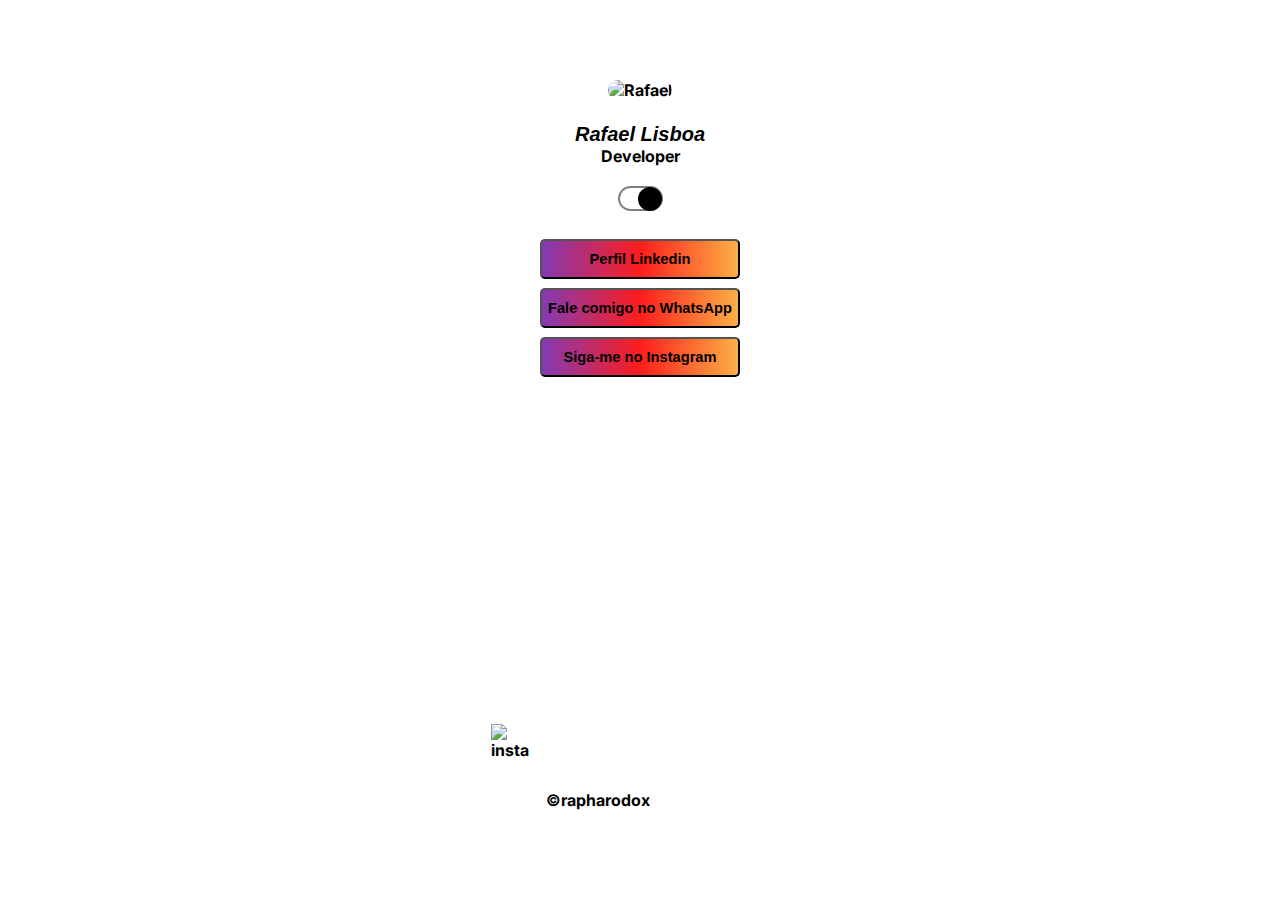
==== index.html @ efc79500 "alteracao de pasta" ====
<!DOCTYPE html>
<html lang="pt-br" class="light">
<head>
    <link rel="preconnect" href="https://fonts.googleapis.com">
<link rel="preconnect" href="https://fonts.gstatic.com" crossorigin>
<link href="https://fonts.googleapis.com/css2?family=Inter&display=swap" rel="stylesheet">
    <meta charset="UTF-8">
    <meta name="viewport" content="width=device-width, initial-scale=1.0">
    <title>Rafael - Perfil</title>
    <link rel="stylesheet" href="style.css">
</head>
<body id="corpo">
    <div id="container">
    <div id="profile">
        <img src="./assets/Rafael.png" alt="Rafael">
        <p><br>Rafael Lisboa<br></p>
        <p1 id="sub">Developer</p1>
        
        <br><br>
        <input type="checkbox" id="switch"
                    class="checkbox"  onclick="clicar()"/>
        <label for="switch" class="toggle"> </label>
        <p></div>
</div>

<div>
    <ul>
        <li id="one">
            <input id="but" type="button" value="Perfil Linkedin" onclick="clique()">
            </li>
        <li id="two">
            <input id="but2" type="button" value="Fale comigo no WhatsApp" onclick="clique2()">
             </li>
        <li id="tree">
            <input id="but3" type="button" value="Siga-me no Instagram" onclick="clique3()">
             </li>
             
    </ul>
    
    
    </div>
            <img id="insta" src="./assets/insta mini.png" alt="insta">
            <img id="linkedin" src="./assets/linkedin-logo-black-png-image-21.png" alt="">
             <img id="whatsapp" src="./assets/whats mini.png" alt=""> 
            <div id="copy"> &copy;rapharodox</div>
    <script>
        //<a href="https://www.linkedin.com/in/rafael-lisboa-4aa671276" target="_blank"></a>
        //<a href="https://api.whatsapp.com/qr/FS3DSOZQJKGYB1?autoload=1&app_absent=0" target="_blank">Meu Whatsapp </a>
        //<a href="https://www.instagram.com/rapharodox/" target="_blank">Siga-me no Instagram</a>
    
        function clique(){
          window.location.href = "https://www.linkedin.com/in/rafael-lisboa-4aa671276"
           
        }

        function clique2(){
            window.location.href ="https://api.whatsapp.com/qr/FS3DSOZQJKGYB1?autoload=1&app_absent=0"

        }

        function clique3(){
            window.location.href = "https://www.instagram.com/rapharodox/"

        }
        function clicar(){
            const html = document.documentElement
            html.classList.toggle('light')
            
            var foto = document.querySelector('#profile img')
            if(html.classList.contains('light')){
                foto.setAttribute('src', './assets/rafael.png')
            } else {
                foto.setAttribute('src', './assets/rafael-light.jpg')
            }
           /* if(html.classList.contains('light')){
                html.classList.remove('light')
            } else {
                html.classList.add('light')
            }*/
       
      
        //pegar tag image

        //substituir imagem
        //se tiver light, adicionar imagem light
        //se tiver night, manter imagem padrao
    }
    </script>
    
</body>
</html>
---- style.css ----
*{
    margin: 0;
    padding: 0;
    box-sizing: border-box;
    
}

body{
   /* background-image: url(./assets/80\ papéis\ de\ parede\ para\ personalizar\ seu\ celular\ com\ seu\ estilo.jfif);
    background-repeat: no-repeat;
    background-position: top center;
    background-size: cover;*/

    /*background: color image repeat */
    background: var(--bg-url) no-repeat top center/cover;
}
body * {
    font-family: 'Inter', sans-serif;
    color: black;
    font-weight: bold;
}

:root{
    --textcolor: white;
    --bg-url : url(./assets/fundo.jpg);
    --copy:white;
}.light{
    --textcolor : black;
    --bg-url : url(./assets/branco\ fundo.jfif);
    --copy:black;
    }
#container{

    width: 100%;
    margin: auto;
    max-width: 588px;
    margin-top: 56px;
    

   

}
#profile{
    text-align: center;
    padding: 24px;
    color: var(--textcolor);
    
    
   

}
#profile img{
    width: 100px;
    border-radius: 30px;
    
   
}
#profile p {
    font-weight: 500;
    line-height: 24px;
    color: var(--textcolor);
    font-size: 15pt;
    font: italic bold 15pt arial;
}
#one{
    
    text-align: center;
    
    
}
#two{
   
    font: bolder 10pt sans-serif;
    text-align: center;
    
    

}
#tree{
   
    text-align: center;
    
}
#but{
    font: bold 11pt arial;
    background: black;
    border-radius: 5px;
    width: 200px;
    height: 40px;
    margin-bottom: 9px;
    background: rgb(131,58,180);
background: linear-gradient(90deg, rgba(131,58,180,1) 0%, rgba(253,29,29,1) 50%, rgba(253,47,34,1) 56%, rgba(253,53,35,1) 58%, rgba(252,176,69,1) 100%);

    
}
#but2{
    font: bold 11pt arial;
    background: black;
    border-radius: 5px;
    width: 200px;
    height: 40px;
    margin-bottom: 9px;
    background: rgb(131,58,180);
background: linear-gradient(90deg, rgba(131,58,180,1) 0%, rgba(253,29,29,1) 50%, rgba(253,47,34,1) 56%, rgba(253,53,35,1) 58%, rgba(252,176,69,1) 100%);
}
#but3{
    font: bold 11pt arial;
    background: black;
    border-radius: 5px;
    width: 200px;
    height: 40px;
    background: rgb(131,58,180);
background: linear-gradient(90deg, rgba(131,58,180,1) 0%, rgba(253,29,29,1) 50%, rgba(253,47,34,1) 56%, rgba(253,53,35,1) 58%, rgba(252,176,69,1) 100%);
}
#but:hover{
    background: rgb(140, 74, 184);
background: linear-gradient(90deg, rgb(143, 77, 187) 0%, rgb(235, 73, 73) 50%, rgb(241, 75, 63) 56%, rgb(240, 83, 69) 58%, rgb(240, 182, 101) 100%);
}

#but2:hover{
    background: rgb(140, 74, 184);
background: linear-gradient(90deg, rgb(143, 77, 187) 0%, rgb(235, 73, 73) 50%, rgb(241, 75, 63) 56%, rgb(240, 83, 69) 58%, rgb(240, 182, 101) 100%);
}
#but3:hover{
    background: rgb(140, 74, 184);
background: linear-gradient(90deg, rgb(143, 77, 187) 0%, rgb(235, 73, 73) 50%, rgb(241, 75, 63) 56%, rgb(240, 83, 69) 58%, rgb(240, 182, 101) 100%);
}

img#insta{
    width: 40px;
    position: absolute;
    right: 749px;
    bottom: 140px;
    
}
img#linkedin{
    width: 40px;
    position: absolute;
    bottom: 140px;
    right: 660px;
}
img#whatsapp{
    width: 40px;
    position: absolute;
    bottom: 140px;
    right: 580px;
}
#copy{
    text-align: center;
    position: absolute;
    bottom: 90px;
    right: 630px;
    color : var(--copy);
}
.toggle {
    position : relative;
    display : inline-block;
    width : 45px;
    height : 25px;
    background-color: var(--botao);
    border-radius: 20px;
    border: 2px solid gray;
    color: var(--botao);
    
}
        
/* After slide changes */
.toggle:after {
    content: '';
    position: absolute;
    width: 24px;
    height: 24px;
    border-radius: 50%;
    background-color: black;
    top: -1px; 
    left: -1px;
    transition:  all 0.5s;
    
}

.light #switch + .toggle::after{
    left: 18px;
  
}

#switch +.toggle:hover{
    outline: 2px solid white;
}
/* Checkbox checked effect */



/* Checkbox checked effect */
        
/* Checkbox checked toggle label bg color */
.checkbox:checked + .toggle {
    background-color: var(--botao);
    color: var(--textcolor) ;
    background: var(--bg-url) no-repeat top center/cover;
    
}

/* Checkbox vanished */
.checkbox { 
    display: none; 
    
}

#sub{
    color: var(--textcolor)
}
@media(min-width:700px){
    :root{
        --bg-url : url(./assets/fundo.jpg);
    }
    .light {
        --bg-url : url(./assets/branco\ fundo.jfif);
    }
}

@keyframes slide-in{

}
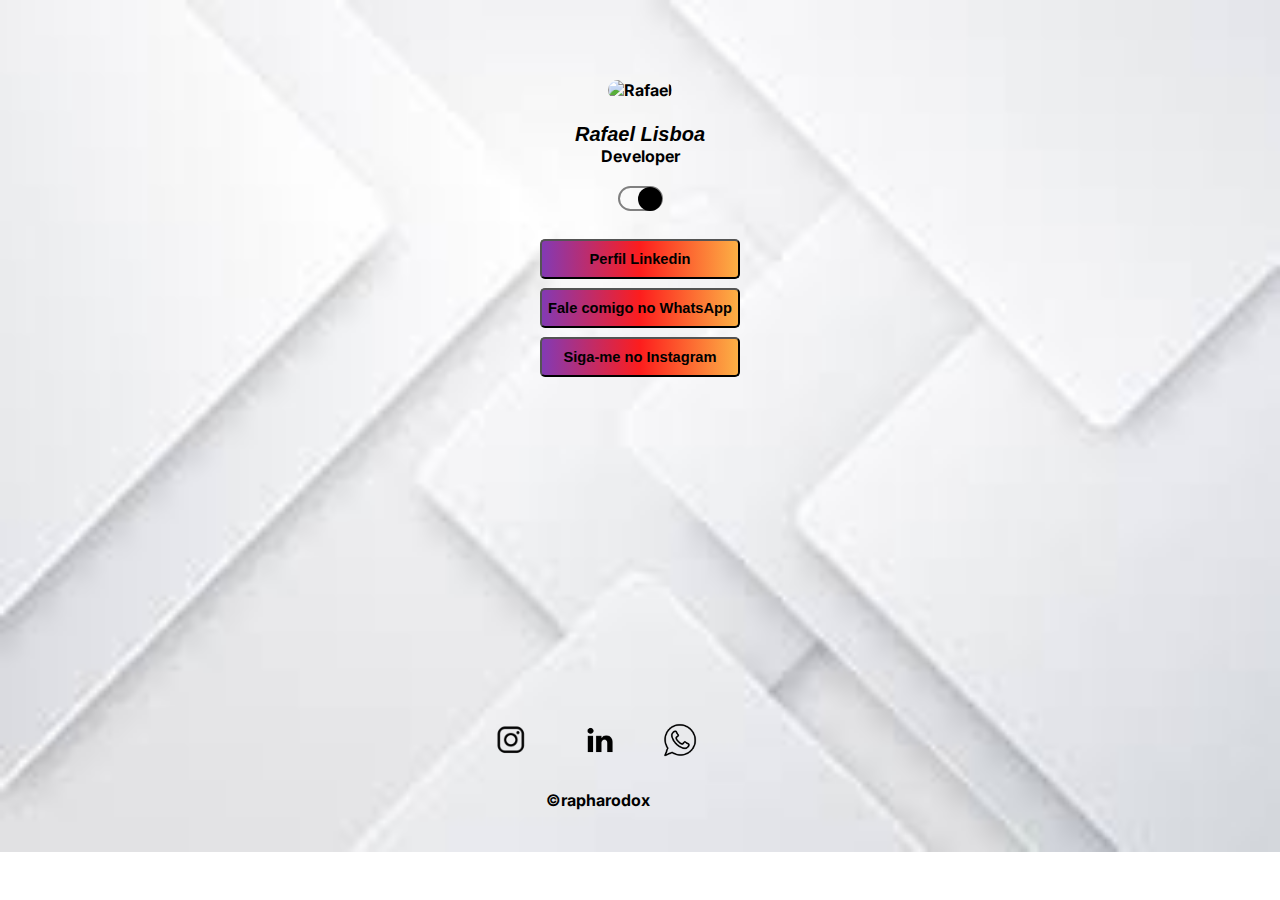
==== commit 304f55ff: "alteracoes imagens hmtl e css" ====
--- a/index.html
+++ b/index.html
@@ -12,7 +12,7 @@
 <body id="corpo">
     <div id="container">
     <div id="profile">
-        <img src="./assets/Rafael.png" alt="Rafael">
+        <img src=".vscode/assets/Rafael.png" alt="Rafael">
         <p><br>Rafael Lisboa<br></p>
         <p1 id="sub">Developer</p1>
         
@@ -39,9 +39,9 @@
     
     
     </div>
-            <img id="insta" src="./assets/insta mini.png" alt="insta">
-            <img id="linkedin" src="./assets/linkedin-logo-black-png-image-21.png" alt="">
-             <img id="whatsapp" src="./assets/whats mini.png" alt=""> 
+            <img id="insta" src=".vscode/assets/insta mini.png" alt="insta">
+            <img id="linkedin" src=".vscode/assets/linkedin-logo-black-png-image-21.png" alt="">
+             <img id="whatsapp" src=".vscode/assets/whats mini.png" alt=""> 
             <div id="copy"> &copy;rapharodox</div>
     <script>
         //<a href="https://www.linkedin.com/in/rafael-lisboa-4aa671276" target="_blank"></a>
@@ -68,9 +68,9 @@
             
             var foto = document.querySelector('#profile img')
             if(html.classList.contains('light')){
-                foto.setAttribute('src', './assets/rafael.png')
+                foto.setAttribute('src', '.vscode/assets/rafael.png')
             } else {
-                foto.setAttribute('src', './assets/rafael-light.jpg')
+                foto.setAttribute('src', '.vscode/assets/rafael-light.jpg')
             }
            /* if(html.classList.contains('light')){
                 html.classList.remove('light')
--- a/style.css
+++ b/style.css
@@ -22,11 +22,11 @@
 
 :root{
     --textcolor: white;
-    --bg-url : url(./assets/fundo.jpg);
+    --bg-url : url(.vscode/assets/fundo.jpg);
     --copy:white;
 }.light{
     --textcolor : black;
-    --bg-url : url(./assets/branco\ fundo.jfif);
+    --bg-url : url(.vscode/assets/branco\ fundo.jfif);
     --copy:black;
     }
 #container{
@@ -211,10 +211,10 @@
 }
 @media(min-width:700px){
     :root{
-        --bg-url : url(./assets/fundo.jpg);
+        --bg-url : url(.vscode/assets/fundo.jpg);
     }
     .light {
-        --bg-url : url(./assets/branco\ fundo.jfif);
+        --bg-url : url(.vscode/assets/branco\ fundo.jfif);
     }
 }
 
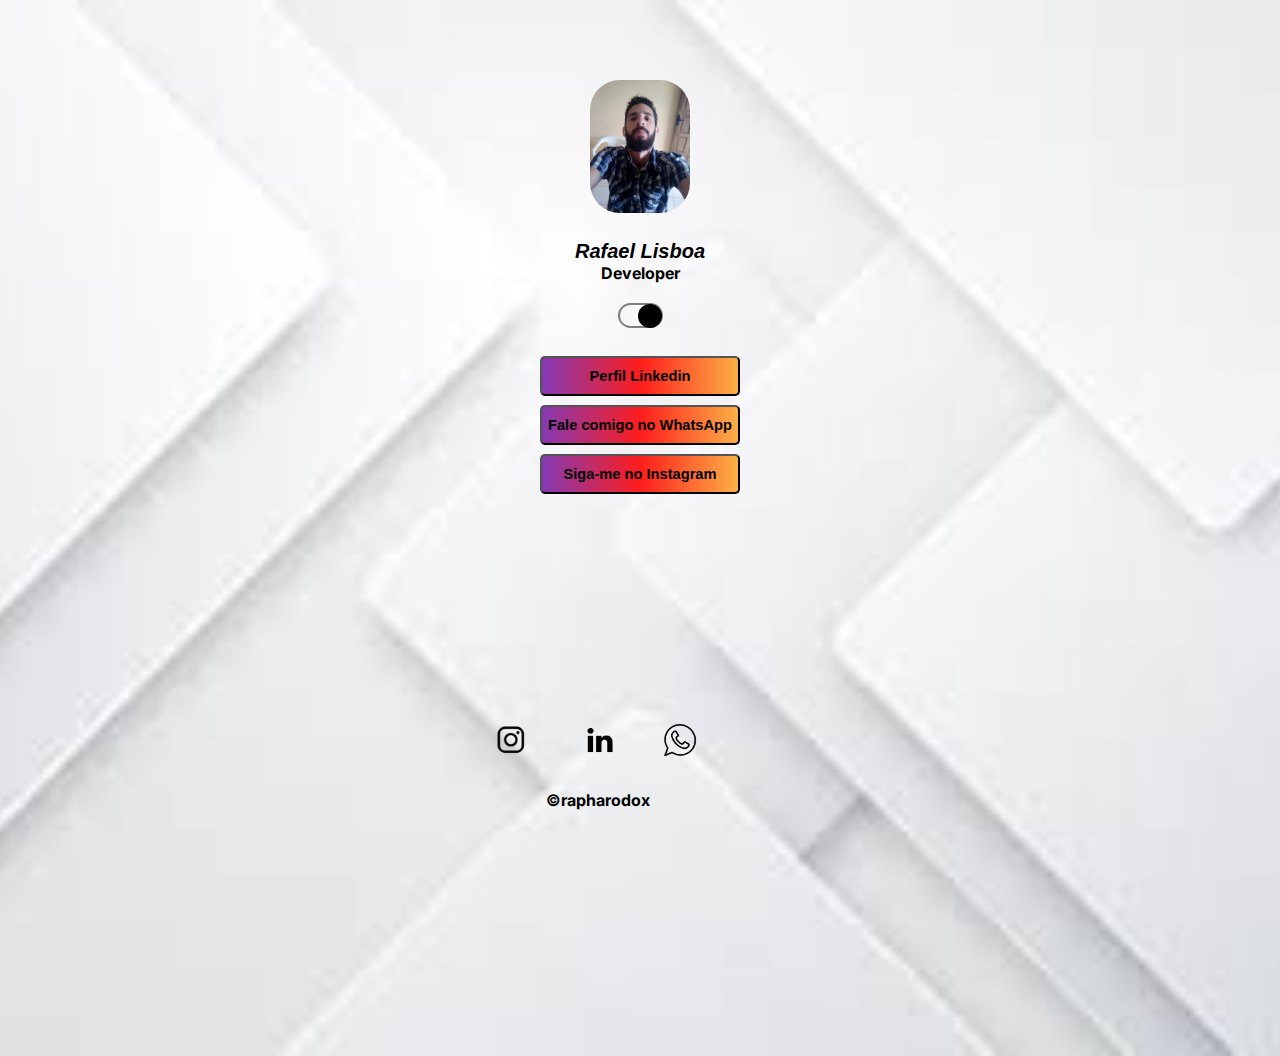
==== commit 7b36803b: "teste" ====
--- a/index.html
+++ b/index.html
@@ -12,7 +12,7 @@
 <body id="corpo">
     <div id="container">
     <div id="profile">
-        <img src=".vscode/assets/Rafael.png" alt="Rafael">
+        <img src="./assets/rafael-light.jpg" alt="Rafael">
         <p><br>Rafael Lisboa<br></p>
         <p1 id="sub">Developer</p1>
         
@@ -39,9 +39,9 @@
     
     
     </div>
-            <img id="insta" src=".vscode/assets/insta mini.png" alt="insta">
-            <img id="linkedin" src=".vscode/assets/linkedin-logo-black-png-image-21.png" alt="">
-             <img id="whatsapp" src=".vscode/assets/whats mini.png" alt=""> 
+            <img id="insta" src="./assets/insta mini.png" alt="insta">
+            <img id="linkedin" src="./assets/linkedin-logo-black-png-image-21.png" alt="">
+             <img id="whatsapp" src="./assets/whats mini.png" alt=""> 
             <div id="copy"> &copy;rapharodox</div>
     <script>
         //<a href="https://www.linkedin.com/in/rafael-lisboa-4aa671276" target="_blank"></a>
@@ -66,25 +66,12 @@
             const html = document.documentElement
             html.classList.toggle('light')
             
-            var foto = document.querySelector('#profile img')
-            if(html.classList.contains('light')){
-                foto.setAttribute('src', '.vscode/assets/rafael.png')
-            } else {
-                foto.setAttribute('src', '.vscode/assets/rafael-light.jpg')
-            }
+            
            /* if(html.classList.contains('light')){
                 html.classList.remove('light')
             } else {
-                html.classList.add('light')
-            }*/
-       
-      
-        //pegar tag image
-
-        //substituir imagem
-        //se tiver light, adicionar imagem light
-        //se tiver night, manter imagem padrao
-    }
+            html.classList.add('light' */
+        }
     </script>
     
 </body>
--- a/style.css
+++ b/style.css
@@ -13,6 +13,7 @@
 
     /*background: color image repeat */
     background: var(--bg-url) no-repeat top center/cover;
+    height: 1000px;
 }
 body * {
     font-family: 'Inter', sans-serif;
@@ -22,11 +23,11 @@
 
 :root{
     --textcolor: white;
-    --bg-url : url(.vscode/assets/fundo.jpg);
+    --bg-url : url(./assets/fundo.jpg);
     --copy:white;
-}.light{
+}.light {
     --textcolor : black;
-    --bg-url : url(.vscode/assets/branco\ fundo.jfif);
+    --bg-url : url(./assets/branco\ fundo.jfif);
     --copy:black;
     }
 #container{
@@ -211,10 +212,10 @@
 }
 @media(min-width:700px){
     :root{
-        --bg-url : url(.vscode/assets/fundo.jpg);
+        --bg-url : url(./assets/fundo.jpg);
     }
     .light {
-        --bg-url : url(.vscode/assets/branco\ fundo.jfif);
+        --bg-url : url(./assets/branco\ fundo.jfif);
     }
 }
 
